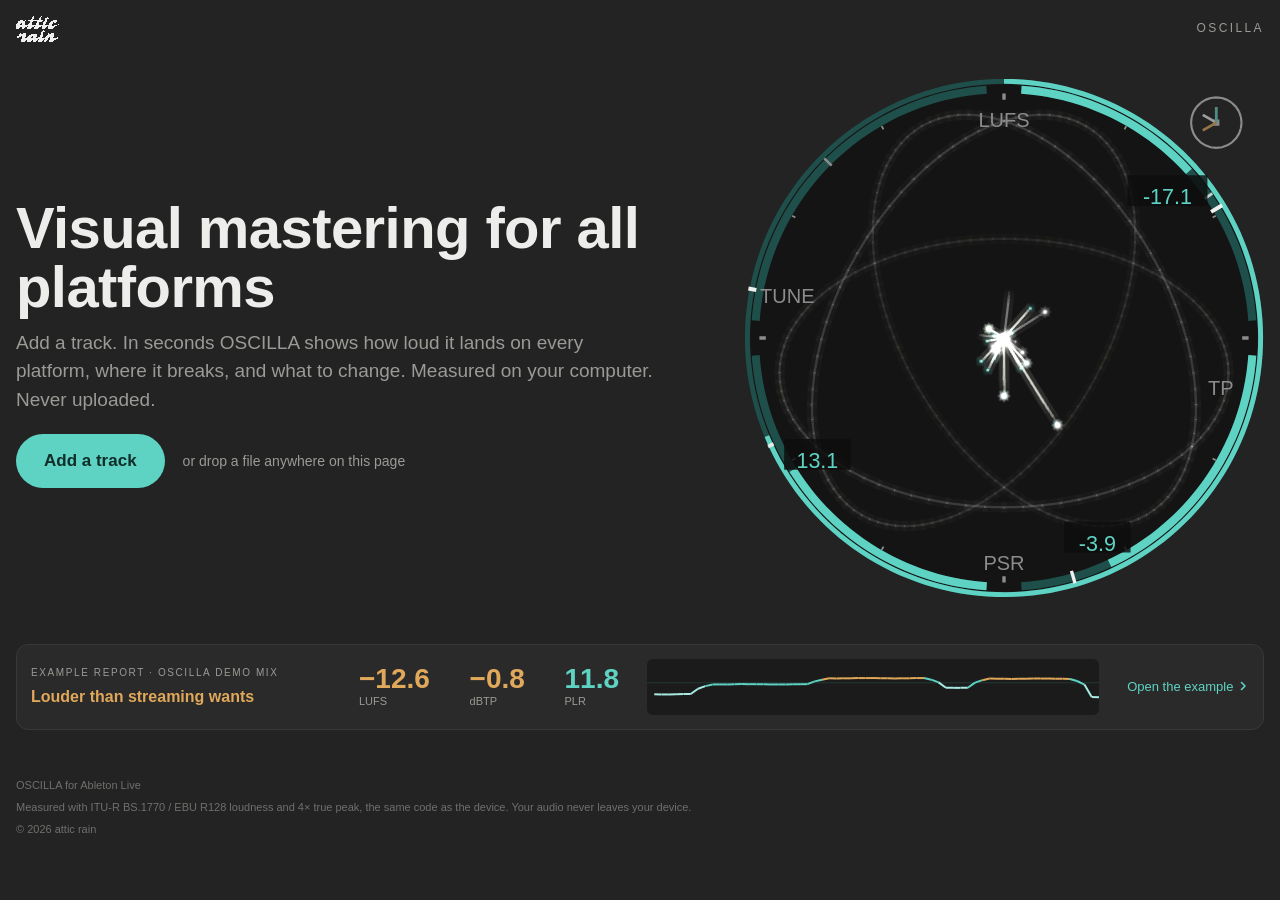
==== index.html @ 7132b155 "OSCILLA web page: visual mastering for all platforms The page measures a track on the visitor's own " ====
<!doctype html>
<html lang="en">
<!-- © 2026 attic rain. All rights reserved. OSCILLA and its code may not be copied, modified or reused without written permission. -->
<head>
<meta charset="utf-8">
<meta name="viewport" content="width=device-width, initial-scale=1, viewport-fit=cover">
<title>OSCILLA · Visual mastering for all platforms</title>
<meta name="description" content="Add a track. OSCILLA shows how loud it lands on every platform, where it breaks, and what to change. Measured on your device. Never uploaded.">
<meta name="theme-color" content="#232323">
<link rel="icon" href="img/icon.svg" type="image/svg+xml">
<link rel="stylesheet" href="app.css">
</head>
<body>
<header class="bar">
  <a class="brand" href="./" aria-label="OSCILLA home"><img src="img/logo.svg" alt="attic rain" class="logo"></a>
  <span class="prod">OSCILLA</span>
  <button id="newBtn" class="ghost" hidden>New track</button>
</header>

<main id="landing">
  <section class="hero">
    <div class="circle"><canvas id="hero" role="img" aria-label="OSCILLA's circle showing BLOOM, BURST and NURBS in turn"></canvas></div>
    <div class="words">
      <h1>Visual mastering for all platforms</h1>
      <p class="subhead">Add a track. In seconds OSCILLA shows how loud it lands on every platform, where it breaks, and what to change. Measured on your <span id="where">phone</span>. Never uploaded.</p>
      <div class="cta">
        <button id="addBtn" class="primary">Add a track</button>
        <span class="drophint">or drop a file anywhere on this page</span>
      </div>
      <div id="progress" class="progress" hidden><div class="pbar"><i></i></div><span class="ptext">Reading the file…</span></div>
      <p id="err" class="err" hidden></p>
    </div>
  </section>
  <section class="example" id="exampleStrip" role="button" tabindex="0" aria-label="Open the example report">
    <div class="exhead"><span class="lbl">Example report · <span id="exName"></span></span><b id="exVerdict"></b></div>
    <div class="exnums" id="exNums"></div>
    <canvas id="exLine" class="exline" aria-hidden="true"></canvas>
    <span class="exopen">Open the example <svg class="ch" viewBox="0 0 12 12" aria-hidden="true"><path d="M4.5 2.5 8 6l-3.5 3.5" fill="none" stroke="currentColor" stroke-width="1.6" stroke-linecap="round" stroke-linejoin="round"/></svg></span>
  </section>
</main>

<main id="report" hidden></main>

<div id="readout" class="readout" hidden>
  <button id="roPlay" class="roplay" aria-label="Play"><svg class="ic" viewBox="0 0 24 24" aria-hidden="true"><path d="M8.5 5.6v12.8a.6.6 0 0 0 .9.5l10-6.4a.6.6 0 0 0 0-1L9.4 5.1a.6.6 0 0 0-.9.5z" fill="currentColor"/></svg></button>
  <div class="rovals" id="roVals"></div>
</div>

<div id="veil" class="veil" hidden><div>Drop to measure</div></div>
<input type="file" id="file" accept="audio/*,.wav,.wave,.aif,.aiff,.aifc,.flac,.mp3,.m4a,.mp4,.aac,.ogg,.oga,.opus" hidden>

<footer class="foot">
  <span>OSCILLA for Ableton Live</span>
  <span>Measured with ITU-R BS.1770 / EBU R128 loudness and 4× true peak, the same code as the device. Your audio never leaves your device.</span>
  <span>© 2026 attic rain</span>
</footer>

<script src="decode.js"></script>
<script src="oscilla_measure.js"></script>
<script src="oscilla_core.js"></script>
<script src="hero_loop.js"></script>
<script src="hero.js"></script>
<script src="demo_mix.js"></script>
<script src="example.js"></script>
<script src="app.js"></script>
</body>
</html>
---- app.css ----
/*! © 2026 attic rain. All rights reserved. OSCILLA and its code may not be copied, modified or reused without written permission. */:root{--bg: #232323;--panel: #1b1b1b;--card: #2a2a2a;--line: #383838;--ink: #ededeb;--mid: #9a9a96;--dim: #6f6f6c;--z1: #a8ebe2;--z2: #5fd3c3;--z3: #e0a85a;--z4: #c47a1e;--wv: #4a4a4a;--amberbg: #2c241a;--amberline: #5a3e1f;--font: Helvetica, "Helvetica Neue", Arial, sans-serif;--safe-b: env(safe-area-inset-bottom, 0px);color-scheme:dark}:root[data-theme=light]{--bg: #f4f4f2;--panel: #ffffff;--card: #ebebe8;--line: #d6d6d2;--ink: #161616;--mid: #5d5d5a;--dim: #8a8a86;--z1: #3f9e92;--z2: #1f8a7d;--z3: #b8741a;--z4: #8a4f0c;--wv: #c9c9c5;--amberbg: #fbf0e2;--amberline: #e6c79d;color-scheme:light}*{box-sizing:border-box}html{-webkit-text-size-adjust:100%}body{margin:0;background:var(--bg);color:var(--ink);font:15px/1.45 var(--font);font-variant-numeric:tabular-nums;overflow-x:hidden}button{font:inherit;color:inherit;cursor:pointer;-webkit-tap-highlight-color:transparent}[hidden]{display:none!important}.z1{color:var(--z1)}.z2{color:var(--z2)}.z3{color:var(--z3)}.z4{color:var(--z4)}.z0{color:var(--mid)}.ic{width:42%;height:42%;display:block;margin:auto}.ch{width:12px;height:12px;display:inline-block;vertical-align:-1px}.pact .ic{width:14px;height:14px;display:inline-block;vertical-align:-2px;margin:0}.play,.roplay{display:flex;align-items:center;justify-content:center;padding:0}.pcard>button .k,.slist .k{display:flex;align-items:center}.bar{display:flex;align-items:center;gap:12px;padding:16px;max-width:1280px;margin:0 auto}.brand{display:block;line-height:0}.logo{height:26px;width:auto;display:block}:root[data-theme=light] .logo{filter:invert(1)}.prod{font-size:12px;letter-spacing:.2em;color:var(--mid);margin-left:auto}.ghost{border:1px solid var(--line);background:transparent;border-radius:18px;padding:0 14px;height:36px;font-size:13px}#landing{max-width:1280px;margin:0 auto;padding:0 16px 24px}.hero{display:flex;flex-direction:column;align-items:stretch;gap:8px}.circle{display:flex;justify-content:center}#hero{width:min(86vw,360px);aspect-ratio:1;display:block}.words h1{font-size:32px;line-height:1.08;letter-spacing:-.01em;margin:10px 0 12px;font-weight:700}.subhead{font-size:16px;line-height:1.5;color:var(--mid);margin:0 0 20px;max-width:34em}.cta{display:flex;flex-direction:column;gap:10px}.primary{height:54px;border-radius:27px;border:0;background:var(--z2);color:#0f2e2a;font-size:17px;font-weight:700;padding:0 28px}.primary:active{transform:scale(.98)}.drophint{display:none;font-size:14px;color:var(--mid)}.progress{margin-top:14px;display:flex;flex-direction:column;gap:8px}.pbar{height:6px;border-radius:3px;background:var(--line);overflow:hidden}.pbar i{display:block;height:100%;width:0;background:var(--z2);transition:width .15s}.ptext{font-size:13px;color:var(--mid)}.err{color:var(--z3);font-size:14px}.example{margin-top:26px;padding:14px;border-radius:12px;background:var(--card);border:1px solid var(--line);display:flex;flex-direction:column;gap:10px;cursor:pointer}.exhead{display:flex;flex-direction:column;gap:4px}.lbl{font-size:10px;letter-spacing:.16em;text-transform:uppercase;color:var(--mid)}.exhead b{font-size:16px}.exnums{display:flex;justify-content:space-between;gap:12px}.num{display:flex;flex-direction:column}.num b{font-size:28px;line-height:1.05;font-weight:700}.num span{font-size:11px;color:var(--mid)}.exline{width:100%;height:56px;display:block;border-radius:6px;background:var(--panel)}.exopen{font-size:13px;color:var(--z2);white-space:nowrap}.veil{position:fixed;inset:0;background:#0000008c;z-index:40;display:flex;align-items:center;justify-content:center;pointer-events:none}.veil div{border:2px solid var(--z2);border-radius:18px;padding:28px 40px;font-size:20px;color:var(--z2);background:#141414b3}#report{max-width:1280px;margin:0 auto;padding:0 16px calc(96px + var(--safe-b))}.rgrid{display:flex;flex-direction:column;gap:22px}.side,.main,.sidebox{display:contents}.o1{order:1}.o2{order:2}.o3{order:3}.o4{order:4}.o5{order:5}.o6{order:6}.o7{order:7}.o8{order:8}.o9{order:9}.o10{order:10}.o11{order:11}.rgrid section{min-width:0}.rhead .lbl{display:block;margin-bottom:6px}.rname{font-size:22px;font-weight:700;margin:0 0 4px;word-break:break-word}.vt{font-size:24px;line-height:1.15;margin:4px 0;font-weight:700}.sub{color:var(--mid);margin:0;font-size:14px}.note{color:var(--dim);font-size:12px;margin:6px 0 0}.chips{display:flex;gap:8px;overflow-x:auto;padding:2px 0 6px;scrollbar-width:none;-webkit-overflow-scrolling:touch}.chips::-webkit-scrollbar{display:none}.chip{flex-shrink:0;height:36px;padding:0 14px;border-radius:18px;border:1px solid var(--line);background:transparent;font-size:13px;white-space:nowrap;display:inline-flex;align-items:center;gap:6px}.chip i{width:8px;height:8px;border-radius:4px;background:var(--mid)}.chip i.z2{background:var(--z2)}.chip i.z3{background:var(--z3)}.chip i.z4{background:var(--z4)}.chip.on{background:var(--z2);color:#0f2e2a;border-color:var(--z2);font-weight:700}.chip.on i{background:#0f2e2a}.nums{display:flex;justify-content:space-between;gap:12px}.listen{padding:12px;border-radius:12px;background:var(--card);display:flex;flex-direction:column;gap:10px}.lrow{display:flex;align-items:center;gap:12px}.play{width:48px;height:48px;border-radius:24px;border:0;background:var(--z2);color:#0f2e2a;font-size:17px;flex-shrink:0}.ab{display:flex;flex:1;border:1px solid var(--line);border-radius:8px;overflow:hidden}.ab button{flex:1;min-height:44px;border:0;background:transparent;font-size:13px;padding:6px}.ab button.on{background:var(--line);font-weight:700}.lnote{font-size:12px;color:var(--mid);margin:0}.ppos{height:4px;border-radius:2px;background:var(--line);position:relative;overflow:hidden}.ppos i{position:absolute;left:0;top:0;bottom:0;width:0;background:var(--z2)}h2.h{font-size:11px;letter-spacing:.18em;text-transform:uppercase;color:var(--mid);margin:0 0 10px;font-weight:400;display:flex;justify-content:space-between;align-items:baseline;gap:10px}h2.h small{letter-spacing:0;text-transform:none;font-size:12px;color:var(--dim)}.crumb{display:flex;gap:6px;align-items:center;font-size:12px;color:var(--mid);margin-bottom:8px}.crumb button{border:0;border-radius:6px;background:var(--card);padding:6px 10px;font-size:12px;min-height:32px}.crumb .cur{background:var(--amberline);color:#f8d3a4}.secstrip{display:flex;height:30px;gap:2px;margin-bottom:4px}.secstrip button{border:0;padding:0 6px;font-size:11px;text-align:left;overflow:hidden;white-space:nowrap;text-overflow:ellipsis;color:var(--ink);min-width:0}.tlwrap{position:relative}#tl{width:100%;height:190px;display:block;border-radius:6px;background:var(--panel);touch-action:none;cursor:crosshair}.ruler{display:flex;justify-content:space-between;font-size:10px;color:var(--dim);margin-top:4px}.layers{display:flex;gap:6px;overflow-x:auto;margin-top:8px;scrollbar-width:none}.layers .chip{height:32px;font-size:12px}.plist{display:flex;flex-direction:column;gap:8px}.pcard{border-radius:8px;background:var(--amberbg);border:1px solid var(--amberline)}.pcard.s0{background:var(--card);border-color:var(--line)}.pcard>button{width:100%;text-align:left;background:transparent;border:0;padding:12px;display:flex;justify-content:space-between;gap:10px;min-height:44px}.pcard .pt{font-weight:700}.pcard.s1 .pt{color:var(--z3)}.pcard.s2 .pt{color:var(--z4)}:root:not([data-theme=light]) .pcard.s2 .pt{color:#e8933a}.pbody{padding:0 12px 12px;display:flex;flex-direction:column;gap:10px;font-size:14px}.pbody .lbl{color:#c9b08c}:root[data-theme=light] .pbody .lbl{color:#8a6a3a}.pact{display:flex;gap:8px;flex-wrap:wrap}.pact button{min-height:40px;padding:0 12px;border-radius:8px;border:1px solid var(--amberline);background:transparent;font-size:13px}.ok{color:var(--z2);margin:0}.fixed{color:var(--z2);text-decoration:line-through;font-size:13px;margin:0}.slist{border-radius:8px;background:var(--card);overflow:hidden}.slist button{display:grid;grid-template-columns:minmax(0,1.6fr) .7fr .9fr .7fr 14px;gap:8px;width:100%;border:0;border-bottom:1px solid var(--line);background:transparent;padding:12px;text-align:left;min-height:44px;font-size:14px}.slist button:last-child{border-bottom:0}.slist .k{color:var(--mid)}.svgbox svg{width:100%;height:auto;display:block}.svgbox .gr{stroke:var(--line);stroke-width:1}.svgbox .tl{fill:var(--mid);font-size:11px}.svgbox .ln{fill:none;stroke-width:2;stroke-linejoin:round}.svgbox .ln.z2{stroke:var(--z2)}.svgbox .ln.z3{stroke:var(--z3)}.svgbox .tg{stroke:var(--ink);stroke-width:1.5;stroke-dasharray:3 2}.svgbox rect.z1{fill:var(--z1)}.svgbox rect.z2{fill:var(--z2)}.svgbox rect.z3{fill:var(--z3)}.svgbox rect.z4{fill:var(--z4)}.legend{font-size:12px;color:var(--mid);margin:6px 0 0}.legend i{display:inline-block;width:14px;height:2px;vertical-align:middle;margin:0 4px 0 8px}details{border-radius:8px;background:var(--card)}details>summary{list-style:none;padding:14px 12px;min-height:44px;display:flex;justify-content:space-between;cursor:pointer}details>summary::-webkit-details-marker{display:none}details>summary:after{content:"";width:7px;height:7px;margin:5px 4px 0 0;border-right:1.6px solid var(--mid);border-bottom:1.6px solid var(--mid);transform:rotate(45deg);flex-shrink:0}details[open]>summary:after{transform:rotate(-135deg);margin-top:9px}details .dbody{padding:0 12px 12px;overflow-x:auto}table{border-collapse:collapse;width:100%;font-size:13px}th,td{text-align:left;padding:8px 6px;border-bottom:1px solid var(--line);vertical-align:top}th{font-weight:400;color:var(--mid)}.share{display:flex;gap:8px;flex-wrap:wrap}.share button{min-height:44px;padding:0 16px;border-radius:22px;border:1px solid var(--line);background:transparent;font-size:14px}.readout{position:fixed;left:0;right:0;bottom:0;z-index:30;background:var(--card);border-top:1px solid var(--line);padding:10px 16px calc(12px + var(--safe-b));display:flex;align-items:center;gap:12px}.roplay{width:44px;height:44px;border-radius:22px;border:0;background:var(--z2);color:#0f2e2a;flex-shrink:0;font-size:15px}.rovals{display:flex;flex-wrap:wrap;gap:2px 14px;font-size:13px;min-width:0}.rovals .w{color:var(--mid);width:100%}.foot{max-width:1280px;margin:0 auto;padding:24px 16px 40px;display:flex;flex-direction:column;gap:6px;font-size:11px;color:var(--dim)}#report:not([hidden])~.foot{padding-bottom:calc(110px + var(--safe-b))}.toast{position:fixed;left:50%;bottom:calc(90px + var(--safe-b));transform:translate(-50%);background:var(--ink);color:var(--bg);padding:10px 16px;border-radius:20px;font-size:13px;z-index:50}@media(min-width:700px){.words h1{font-size:40px}.cta{flex-direction:row;align-items:center;gap:18px}.rgrid{display:grid;grid-template-columns:minmax(0,1fr) minmax(0,1fr);gap:22px 24px;align-items:start}.rgrid .wide{grid-column:1 / -1}#tl{height:260px}}html.fine .drophint{display:inline}@media(min-width:1100px){.hero{flex-direction:row-reverse;align-items:center;gap:48px;min-height:560px}.circle{flex:0 0 auto}#hero{width:520px}.words{flex:1}.words h1{font-size:58px;line-height:1.03;max-width:11em}.subhead{font-size:19px}.example{flex-direction:row;align-items:center;gap:28px}.example .exhead{width:300px}.example .exnums{width:260px}.example .exline{flex:1}.rgrid{grid-template-columns:minmax(0,1fr) 400px;gap:22px 32px}.main{display:grid;grid-template-columns:minmax(0,1fr) minmax(0,1fr);gap:26px;grid-column:1;grid-row:1;min-width:0;align-content:start}.main .o5,.main .o7{grid-column:1 / -1}.side{display:block;grid-column:2;grid-row:1}.sidebox{position:sticky;top:16px;display:flex;flex-direction:column;gap:22px}.rgrid>.wide{grid-column:1 / -1}#tl{height:340px}.readout{display:none!important}.dock{display:flex!important}}.dock{display:none;gap:20px;flex-wrap:wrap;padding:10px 12px;border-radius:6px;background:var(--card);font-size:13px;margin-top:8px}@media print{:root{--bg: #fff;--panel: #fff;--card: #f4f4f4;--line: #ccc;--ink: #000;--mid: #333;--dim: #555;--z1: #3f9e92;--z2: #1f8a7d;--z3: #b8741a;--z4: #8a4f0c;--amberbg: #fff;--amberline: #e6c79d;color-scheme:light}.bar button,.readout,.listen,.share,.layers,.veil,#landing,.crumb,.pact{display:none!important}.logo{filter:invert(1)}details>.dbody{display:block!important}.sidebox{position:static}section{break-inside:avoid}}
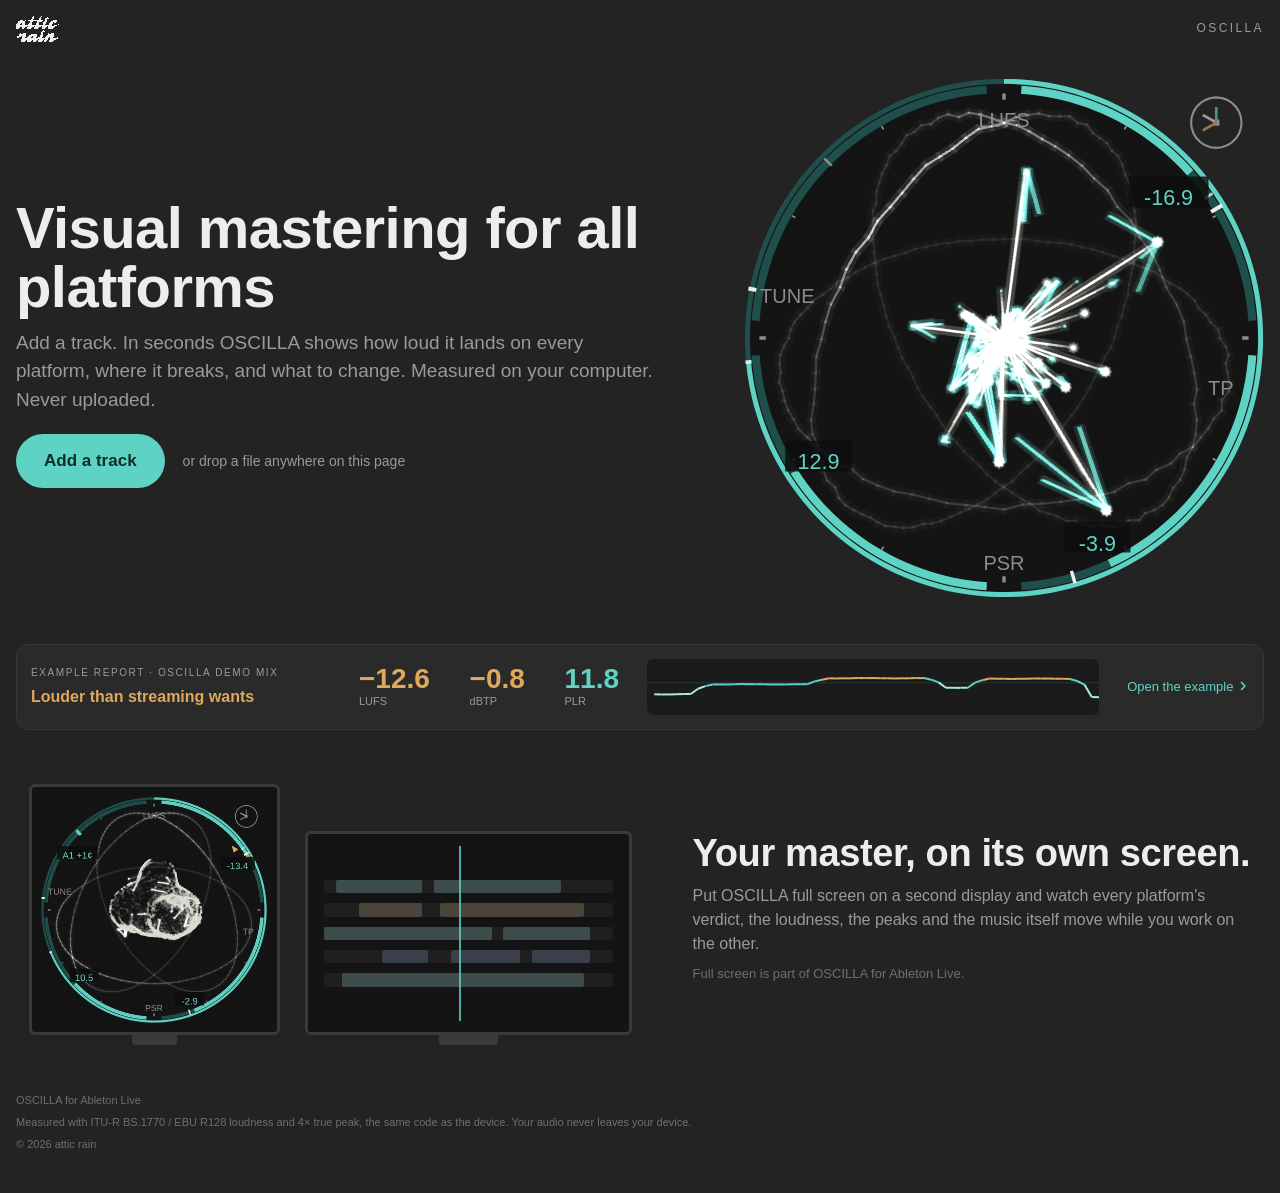
==== commit d6680141: "Second-screen section; keep the CNAME in the site build Adds 'Your master, on its own screen' with a" ====
--- a/index.html
+++ b/index.html
@@ -37,6 +37,17 @@
     <canvas id="exLine" class="exline" aria-hidden="true"></canvas>
     <span class="exopen">Open the example <svg class="ch" viewBox="0 0 12 12" aria-hidden="true"><path d="M4.5 2.5 8 6l-3.5 3.5" fill="none" stroke="currentColor" stroke-width="1.6" stroke-linecap="round" stroke-linejoin="round"/></svg></span>
   </section>
+  <section class="studio" aria-labelledby="studioH">
+    <div class="screens" aria-hidden="true">
+      <div class="mon one"><div class="glass"><img src="img/screen_circle.jpg" alt="" width="440" height="440" loading="lazy"></div><i class="stand"></i></div>
+      <div class="mon two"><div class="glass daw"><span class="trk"><b style="left:4%;width:30%"></b><b style="left:38%;width:44%"></b></span><span class="trk"><b style="left:12%;width:22%"></b><b style="left:40%;width:50%"></b></span><span class="trk"><b style="left:0;width:58%"></b><b style="left:62%;width:30%"></b></span><span class="trk"><b style="left:20%;width:16%"></b><b style="left:44%;width:24%"></b><b style="left:72%;width:20%"></b></span><span class="trk"><b style="left:6%;width:84%"></b></span><i class="ph"></i></div><i class="stand"></i></div>
+    </div>
+    <div class="studiotext">
+      <h2 id="studioH">Your master, on its own screen.</h2>
+      <p>Put OSCILLA full screen on a second display and watch every platform's verdict, the loudness, the peaks and the music itself move while you work on the other.</p>
+      <p class="small">Full screen is part of OSCILLA for Ableton Live.</p>
+    </div>
+  </section>
 </main>
 
 <main id="report" hidden></main>
--- a/app.css
+++ b/app.css
@@ -1 +1 @@
-/*! © 2026 attic rain. All rights reserved. OSCILLA and its code may not be copied, modified or reused without written permission. */:root{--bg: #232323;--panel: #1b1b1b;--card: #2a2a2a;--line: #383838;--ink: #ededeb;--mid: #9a9a96;--dim: #6f6f6c;--z1: #a8ebe2;--z2: #5fd3c3;--z3: #e0a85a;--z4: #c47a1e;--wv: #4a4a4a;--amberbg: #2c241a;--amberline: #5a3e1f;--font: Helvetica, "Helvetica Neue", Arial, sans-serif;--safe-b: env(safe-area-inset-bottom, 0px);color-scheme:dark}:root[data-theme=light]{--bg: #f4f4f2;--panel: #ffffff;--card: #ebebe8;--line: #d6d6d2;--ink: #161616;--mid: #5d5d5a;--dim: #8a8a86;--z1: #3f9e92;--z2: #1f8a7d;--z3: #b8741a;--z4: #8a4f0c;--wv: #c9c9c5;--amberbg: #fbf0e2;--amberline: #e6c79d;color-scheme:light}*{box-sizing:border-box}html{-webkit-text-size-adjust:100%}body{margin:0;background:var(--bg);color:var(--ink);font:15px/1.45 var(--font);font-variant-numeric:tabular-nums;overflow-x:hidden}button{font:inherit;color:inherit;cursor:pointer;-webkit-tap-highlight-color:transparent}[hidden]{display:none!important}.z1{color:var(--z1)}.z2{color:var(--z2)}.z3{color:var(--z3)}.z4{color:var(--z4)}.z0{color:var(--mid)}.ic{width:42%;height:42%;display:block;margin:auto}.ch{width:12px;height:12px;display:inline-block;vertical-align:-1px}.pact .ic{width:14px;height:14px;display:inline-block;vertical-align:-2px;margin:0}.play,.roplay{display:flex;align-items:center;justify-content:center;padding:0}.pcard>button .k,.slist .k{display:flex;align-items:center}.bar{display:flex;align-items:center;gap:12px;padding:16px;max-width:1280px;margin:0 auto}.brand{display:block;line-height:0}.logo{height:26px;width:auto;display:block}:root[data-theme=light] .logo{filter:invert(1)}.prod{font-size:12px;letter-spacing:.2em;color:var(--mid);margin-left:auto}.ghost{border:1px solid var(--line);background:transparent;border-radius:18px;padding:0 14px;height:36px;font-size:13px}#landing{max-width:1280px;margin:0 auto;padding:0 16px 24px}.hero{display:flex;flex-direction:column;align-items:stretch;gap:8px}.circle{display:flex;justify-content:center}#hero{width:min(86vw,360px);aspect-ratio:1;display:block}.words h1{font-size:32px;line-height:1.08;letter-spacing:-.01em;margin:10px 0 12px;font-weight:700}.subhead{font-size:16px;line-height:1.5;color:var(--mid);margin:0 0 20px;max-width:34em}.cta{display:flex;flex-direction:column;gap:10px}.primary{height:54px;border-radius:27px;border:0;background:var(--z2);color:#0f2e2a;font-size:17px;font-weight:700;padding:0 28px}.primary:active{transform:scale(.98)}.drophint{display:none;font-size:14px;color:var(--mid)}.progress{margin-top:14px;display:flex;flex-direction:column;gap:8px}.pbar{height:6px;border-radius:3px;background:var(--line);overflow:hidden}.pbar i{display:block;height:100%;width:0;background:var(--z2);transition:width .15s}.ptext{font-size:13px;color:var(--mid)}.err{color:var(--z3);font-size:14px}.example{margin-top:26px;padding:14px;border-radius:12px;background:var(--card);border:1px solid var(--line);display:flex;flex-direction:column;gap:10px;cursor:pointer}.exhead{display:flex;flex-direction:column;gap:4px}.lbl{font-size:10px;letter-spacing:.16em;text-transform:uppercase;color:var(--mid)}.exhead b{font-size:16px}.exnums{display:flex;justify-content:space-between;gap:12px}.num{display:flex;flex-direction:column}.num b{font-size:28px;line-height:1.05;font-weight:700}.num span{font-size:11px;color:var(--mid)}.exline{width:100%;height:56px;display:block;border-radius:6px;background:var(--panel)}.exopen{font-size:13px;color:var(--z2);white-space:nowrap}.veil{position:fixed;inset:0;background:#0000008c;z-index:40;display:flex;align-items:center;justify-content:center;pointer-events:none}.veil div{border:2px solid var(--z2);border-radius:18px;padding:28px 40px;font-size:20px;color:var(--z2);background:#141414b3}#report{max-width:1280px;margin:0 auto;padding:0 16px calc(96px + var(--safe-b))}.rgrid{display:flex;flex-direction:column;gap:22px}.side,.main,.sidebox{display:contents}.o1{order:1}.o2{order:2}.o3{order:3}.o4{order:4}.o5{order:5}.o6{order:6}.o7{order:7}.o8{order:8}.o9{order:9}.o10{order:10}.o11{order:11}.rgrid section{min-width:0}.rhead .lbl{display:block;margin-bottom:6px}.rname{font-size:22px;font-weight:700;margin:0 0 4px;word-break:break-word}.vt{font-size:24px;line-height:1.15;margin:4px 0;font-weight:700}.sub{color:var(--mid);margin:0;font-size:14px}.note{color:var(--dim);font-size:12px;margin:6px 0 0}.chips{display:flex;gap:8px;overflow-x:auto;padding:2px 0 6px;scrollbar-width:none;-webkit-overflow-scrolling:touch}.chips::-webkit-scrollbar{display:none}.chip{flex-shrink:0;height:36px;padding:0 14px;border-radius:18px;border:1px solid var(--line);background:transparent;font-size:13px;white-space:nowrap;display:inline-flex;align-items:center;gap:6px}.chip i{width:8px;height:8px;border-radius:4px;background:var(--mid)}.chip i.z2{background:var(--z2)}.chip i.z3{background:var(--z3)}.chip i.z4{background:var(--z4)}.chip.on{background:var(--z2);color:#0f2e2a;border-color:var(--z2);font-weight:700}.chip.on i{background:#0f2e2a}.nums{display:flex;justify-content:space-between;gap:12px}.listen{padding:12px;border-radius:12px;background:var(--card);display:flex;flex-direction:column;gap:10px}.lrow{display:flex;align-items:center;gap:12px}.play{width:48px;height:48px;border-radius:24px;border:0;background:var(--z2);color:#0f2e2a;font-size:17px;flex-shrink:0}.ab{display:flex;flex:1;border:1px solid var(--line);border-radius:8px;overflow:hidden}.ab button{flex:1;min-height:44px;border:0;background:transparent;font-size:13px;padding:6px}.ab button.on{background:var(--line);font-weight:700}.lnote{font-size:12px;color:var(--mid);margin:0}.ppos{height:4px;border-radius:2px;background:var(--line);position:relative;overflow:hidden}.ppos i{position:absolute;left:0;top:0;bottom:0;width:0;background:var(--z2)}h2.h{font-size:11px;letter-spacing:.18em;text-transform:uppercase;color:var(--mid);margin:0 0 10px;font-weight:400;display:flex;justify-content:space-between;align-items:baseline;gap:10px}h2.h small{letter-spacing:0;text-transform:none;font-size:12px;color:var(--dim)}.crumb{display:flex;gap:6px;align-items:center;font-size:12px;color:var(--mid);margin-bottom:8px}.crumb button{border:0;border-radius:6px;background:var(--card);padding:6px 10px;font-size:12px;min-height:32px}.crumb .cur{background:var(--amberline);color:#f8d3a4}.secstrip{display:flex;height:30px;gap:2px;margin-bottom:4px}.secstrip button{border:0;padding:0 6px;font-size:11px;text-align:left;overflow:hidden;white-space:nowrap;text-overflow:ellipsis;color:var(--ink);min-width:0}.tlwrap{position:relative}#tl{width:100%;height:190px;display:block;border-radius:6px;background:var(--panel);touch-action:none;cursor:crosshair}.ruler{display:flex;justify-content:space-between;font-size:10px;color:var(--dim);margin-top:4px}.layers{display:flex;gap:6px;overflow-x:auto;margin-top:8px;scrollbar-width:none}.layers .chip{height:32px;font-size:12px}.plist{display:flex;flex-direction:column;gap:8px}.pcard{border-radius:8px;background:var(--amberbg);border:1px solid var(--amberline)}.pcard.s0{background:var(--card);border-color:var(--line)}.pcard>button{width:100%;text-align:left;background:transparent;border:0;padding:12px;display:flex;justify-content:space-between;gap:10px;min-height:44px}.pcard .pt{font-weight:700}.pcard.s1 .pt{color:var(--z3)}.pcard.s2 .pt{color:var(--z4)}:root:not([data-theme=light]) .pcard.s2 .pt{color:#e8933a}.pbody{padding:0 12px 12px;display:flex;flex-direction:column;gap:10px;font-size:14px}.pbody .lbl{color:#c9b08c}:root[data-theme=light] .pbody .lbl{color:#8a6a3a}.pact{display:flex;gap:8px;flex-wrap:wrap}.pact button{min-height:40px;padding:0 12px;border-radius:8px;border:1px solid var(--amberline);background:transparent;font-size:13px}.ok{color:var(--z2);margin:0}.fixed{color:var(--z2);text-decoration:line-through;font-size:13px;margin:0}.slist{border-radius:8px;background:var(--card);overflow:hidden}.slist button{display:grid;grid-template-columns:minmax(0,1.6fr) .7fr .9fr .7fr 14px;gap:8px;width:100%;border:0;border-bottom:1px solid var(--line);background:transparent;padding:12px;text-align:left;min-height:44px;font-size:14px}.slist button:last-child{border-bottom:0}.slist .k{color:var(--mid)}.svgbox svg{width:100%;height:auto;display:block}.svgbox .gr{stroke:var(--line);stroke-width:1}.svgbox .tl{fill:var(--mid);font-size:11px}.svgbox .ln{fill:none;stroke-width:2;stroke-linejoin:round}.svgbox .ln.z2{stroke:var(--z2)}.svgbox .ln.z3{stroke:var(--z3)}.svgbox .tg{stroke:var(--ink);stroke-width:1.5;stroke-dasharray:3 2}.svgbox rect.z1{fill:var(--z1)}.svgbox rect.z2{fill:var(--z2)}.svgbox rect.z3{fill:var(--z3)}.svgbox rect.z4{fill:var(--z4)}.legend{font-size:12px;color:var(--mid);margin:6px 0 0}.legend i{display:inline-block;width:14px;height:2px;vertical-align:middle;margin:0 4px 0 8px}details{border-radius:8px;background:var(--card)}details>summary{list-style:none;padding:14px 12px;min-height:44px;display:flex;justify-content:space-between;cursor:pointer}details>summary::-webkit-details-marker{display:none}details>summary:after{content:"";width:7px;height:7px;margin:5px 4px 0 0;border-right:1.6px solid var(--mid);border-bottom:1.6px solid var(--mid);transform:rotate(45deg);flex-shrink:0}details[open]>summary:after{transform:rotate(-135deg);margin-top:9px}details .dbody{padding:0 12px 12px;overflow-x:auto}table{border-collapse:collapse;width:100%;font-size:13px}th,td{text-align:left;padding:8px 6px;border-bottom:1px solid var(--line);vertical-align:top}th{font-weight:400;color:var(--mid)}.share{display:flex;gap:8px;flex-wrap:wrap}.share button{min-height:44px;padding:0 16px;border-radius:22px;border:1px solid var(--line);background:transparent;font-size:14px}.readout{position:fixed;left:0;right:0;bottom:0;z-index:30;background:var(--card);border-top:1px solid var(--line);padding:10px 16px calc(12px + var(--safe-b));display:flex;align-items:center;gap:12px}.roplay{width:44px;height:44px;border-radius:22px;border:0;background:var(--z2);color:#0f2e2a;flex-shrink:0;font-size:15px}.rovals{display:flex;flex-wrap:wrap;gap:2px 14px;font-size:13px;min-width:0}.rovals .w{color:var(--mid);width:100%}.foot{max-width:1280px;margin:0 auto;padding:24px 16px 40px;display:flex;flex-direction:column;gap:6px;font-size:11px;color:var(--dim)}#report:not([hidden])~.foot{padding-bottom:calc(110px + var(--safe-b))}.toast{position:fixed;left:50%;bottom:calc(90px + var(--safe-b));transform:translate(-50%);background:var(--ink);color:var(--bg);padding:10px 16px;border-radius:20px;font-size:13px;z-index:50}@media(min-width:700px){.words h1{font-size:40px}.cta{flex-direction:row;align-items:center;gap:18px}.rgrid{display:grid;grid-template-columns:minmax(0,1fr) minmax(0,1fr);gap:22px 24px;align-items:start}.rgrid .wide{grid-column:1 / -1}#tl{height:260px}}html.fine .drophint{display:inline}@media(min-width:1100px){.hero{flex-direction:row-reverse;align-items:center;gap:48px;min-height:560px}.circle{flex:0 0 auto}#hero{width:520px}.words{flex:1}.words h1{font-size:58px;line-height:1.03;max-width:11em}.subhead{font-size:19px}.example{flex-direction:row;align-items:center;gap:28px}.example .exhead{width:300px}.example .exnums{width:260px}.example .exline{flex:1}.rgrid{grid-template-columns:minmax(0,1fr) 400px;gap:22px 32px}.main{display:grid;grid-template-columns:minmax(0,1fr) minmax(0,1fr);gap:26px;grid-column:1;grid-row:1;min-width:0;align-content:start}.main .o5,.main .o7{grid-column:1 / -1}.side{display:block;grid-column:2;grid-row:1}.sidebox{position:sticky;top:16px;display:flex;flex-direction:column;gap:22px}.rgrid>.wide{grid-column:1 / -1}#tl{height:340px}.readout{display:none!important}.dock{display:flex!important}}.dock{display:none;gap:20px;flex-wrap:wrap;padding:10px 12px;border-radius:6px;background:var(--card);font-size:13px;margin-top:8px}@media print{:root{--bg: #fff;--panel: #fff;--card: #f4f4f4;--line: #ccc;--ink: #000;--mid: #333;--dim: #555;--z1: #3f9e92;--z2: #1f8a7d;--z3: #b8741a;--z4: #8a4f0c;--amberbg: #fff;--amberline: #e6c79d;color-scheme:light}.bar button,.readout,.listen,.share,.layers,.veil,#landing,.crumb,.pact{display:none!important}.logo{filter:invert(1)}details>.dbody{display:block!important}.sidebox{position:static}section{break-inside:avoid}}
+/*! © 2026 attic rain. All rights reserved. OSCILLA and its code may not be copied, modified or reused without written permission. */:root{--bg: #232323;--panel: #1b1b1b;--card: #2a2a2a;--line: #383838;--ink: #ededeb;--mid: #9a9a96;--dim: #6f6f6c;--z1: #a8ebe2;--z2: #5fd3c3;--z3: #e0a85a;--z4: #c47a1e;--wv: #4a4a4a;--amberbg: #2c241a;--amberline: #5a3e1f;--font: Helvetica, "Helvetica Neue", Arial, sans-serif;--safe-b: env(safe-area-inset-bottom, 0px);color-scheme:dark}:root[data-theme=light]{--bg: #f4f4f2;--panel: #ffffff;--card: #ebebe8;--line: #d6d6d2;--ink: #161616;--mid: #5d5d5a;--dim: #8a8a86;--z1: #3f9e92;--z2: #1f8a7d;--z3: #b8741a;--z4: #8a4f0c;--wv: #c9c9c5;--amberbg: #fbf0e2;--amberline: #e6c79d;color-scheme:light}*{box-sizing:border-box}html{-webkit-text-size-adjust:100%}body{margin:0;background:var(--bg);color:var(--ink);font:15px/1.45 var(--font);font-variant-numeric:tabular-nums;overflow-x:hidden}button{font:inherit;color:inherit;cursor:pointer;-webkit-tap-highlight-color:transparent}[hidden]{display:none!important}.z1{color:var(--z1)}.z2{color:var(--z2)}.z3{color:var(--z3)}.z4{color:var(--z4)}.z0{color:var(--mid)}.ic{width:42%;height:42%;display:block;margin:auto}.ch{width:12px;height:12px;display:inline-block;vertical-align:-1px}.pact .ic{width:14px;height:14px;display:inline-block;vertical-align:-2px;margin:0}.play,.roplay{display:flex;align-items:center;justify-content:center;padding:0}.pcard>button .k,.slist .k{display:flex;align-items:center}.bar{display:flex;align-items:center;gap:12px;padding:16px;max-width:1280px;margin:0 auto}.brand{display:block;line-height:0}.logo{height:26px;width:auto;display:block}:root[data-theme=light] .logo{filter:invert(1)}.prod{font-size:12px;letter-spacing:.2em;color:var(--mid);margin-left:auto}.ghost{border:1px solid var(--line);background:transparent;border-radius:18px;padding:0 14px;height:36px;font-size:13px}#landing{max-width:1280px;margin:0 auto;padding:0 16px 24px}.hero{display:flex;flex-direction:column;align-items:stretch;gap:8px}.circle{display:flex;justify-content:center}#hero{width:min(86vw,360px);aspect-ratio:1;display:block}.words h1{font-size:32px;line-height:1.08;letter-spacing:-.01em;margin:10px 0 12px;font-weight:700}.subhead{font-size:16px;line-height:1.5;color:var(--mid);margin:0 0 20px;max-width:34em}.cta{display:flex;flex-direction:column;gap:10px}.primary{height:54px;border-radius:27px;border:0;background:var(--z2);color:#0f2e2a;font-size:17px;font-weight:700;padding:0 28px}.primary:active{transform:scale(.98)}.drophint{display:none;font-size:14px;color:var(--mid)}.progress{margin-top:14px;display:flex;flex-direction:column;gap:8px}.pbar{height:6px;border-radius:3px;background:var(--line);overflow:hidden}.pbar i{display:block;height:100%;width:0;background:var(--z2);transition:width .15s}.ptext{font-size:13px;color:var(--mid)}.err{color:var(--z3);font-size:14px}.example{margin-top:26px;padding:14px;border-radius:12px;background:var(--card);border:1px solid var(--line);display:flex;flex-direction:column;gap:10px;cursor:pointer}.exhead{display:flex;flex-direction:column;gap:4px}.lbl{font-size:10px;letter-spacing:.16em;text-transform:uppercase;color:var(--mid)}.exhead b{font-size:16px}.exnums{display:flex;justify-content:space-between;gap:12px}.num{display:flex;flex-direction:column}.num b{font-size:28px;line-height:1.05;font-weight:700}.num span{font-size:11px;color:var(--mid)}.exline{width:100%;height:56px;display:block;border-radius:6px;background:var(--panel)}.exopen{font-size:13px;color:var(--z2);white-space:nowrap}.studio{margin-top:34px;display:flex;flex-direction:column;gap:18px}.screens{display:flex;gap:4%;align-items:flex-end;justify-content:center;padding:6px 0 0}.mon{display:flex;flex-direction:column;align-items:center}.mon.one{width:40%}.mon.two{width:52%}.glass{width:100%;border:3px solid #3a3a3a;border-radius:6px;background:#141414;overflow:hidden;position:relative}.mon.one .glass{aspect-ratio:1;display:flex;align-items:center;justify-content:center}.mon.one img{width:92%;height:auto;display:block}.stand{display:block;width:18%;height:10px;background:#3a3a3a;border-radius:0 0 4px 4px}.daw{aspect-ratio:16 / 10;display:flex;flex-direction:column;justify-content:center;gap:7%;padding:8% 5%}.trk{position:relative;height:9%;min-height:6px;background:#1f1f1f;border-radius:2px}.trk b{position:absolute;top:0;bottom:0;border-radius:2px;background:#3d4d4b}.trk:nth-child(2) b{background:#4a443a}.trk:nth-child(4) b{background:#3a3f4a}.ph{position:absolute;top:6%;bottom:6%;left:47%;width:2px;background:var(--z2);opacity:.8}.studiotext h2{font-size:26px;line-height:1.12;margin:0 0 10px;letter-spacing:-.01em;text-wrap:balance}.studiotext p{color:var(--mid);margin:0 0 8px;max-width:34em;font-size:16px;line-height:1.5}.studiotext .small{font-size:13px;color:var(--dim)}:root[data-theme=light] .glass{border-color:#9a9a96}:root[data-theme=light] .stand{background:#9a9a96}.veil{position:fixed;inset:0;background:#0000008c;z-index:40;display:flex;align-items:center;justify-content:center;pointer-events:none}.veil div{border:2px solid var(--z2);border-radius:18px;padding:28px 40px;font-size:20px;color:var(--z2);background:#141414b3}#report{max-width:1280px;margin:0 auto;padding:0 16px calc(96px + var(--safe-b))}.rgrid{display:flex;flex-direction:column;gap:22px}.side,.main,.sidebox{display:contents}.o1{order:1}.o2{order:2}.o3{order:3}.o4{order:4}.o5{order:5}.o6{order:6}.o7{order:7}.o8{order:8}.o9{order:9}.o10{order:10}.o11{order:11}.rgrid section{min-width:0}.rhead .lbl{display:block;margin-bottom:6px}.rname{font-size:22px;font-weight:700;margin:0 0 4px;word-break:break-word}.vt{font-size:24px;line-height:1.15;margin:4px 0;font-weight:700}.sub{color:var(--mid);margin:0;font-size:14px}.note{color:var(--dim);font-size:12px;margin:6px 0 0}.chips{display:flex;gap:8px;overflow-x:auto;padding:2px 0 6px;scrollbar-width:none;-webkit-overflow-scrolling:touch}.chips::-webkit-scrollbar{display:none}.chip{flex-shrink:0;height:36px;padding:0 14px;border-radius:18px;border:1px solid var(--line);background:transparent;font-size:13px;white-space:nowrap;display:inline-flex;align-items:center;gap:6px}.chip i{width:8px;height:8px;border-radius:4px;background:var(--mid)}.chip i.z2{background:var(--z2)}.chip i.z3{background:var(--z3)}.chip i.z4{background:var(--z4)}.chip.on{background:var(--z2);color:#0f2e2a;border-color:var(--z2);font-weight:700}.chip.on i{background:#0f2e2a}.nums{display:flex;justify-content:space-between;gap:12px}.listen{padding:12px;border-radius:12px;background:var(--card);display:flex;flex-direction:column;gap:10px}.lrow{display:flex;align-items:center;gap:12px}.play{width:48px;height:48px;border-radius:24px;border:0;background:var(--z2);color:#0f2e2a;font-size:17px;flex-shrink:0}.ab{display:flex;flex:1;border:1px solid var(--line);border-radius:8px;overflow:hidden}.ab button{flex:1;min-height:44px;border:0;background:transparent;font-size:13px;padding:6px}.ab button.on{background:var(--line);font-weight:700}.lnote{font-size:12px;color:var(--mid);margin:0}.ppos{height:4px;border-radius:2px;background:var(--line);position:relative;overflow:hidden}.ppos i{position:absolute;left:0;top:0;bottom:0;width:0;background:var(--z2)}h2.h{font-size:11px;letter-spacing:.18em;text-transform:uppercase;color:var(--mid);margin:0 0 10px;font-weight:400;display:flex;justify-content:space-between;align-items:baseline;gap:10px}h2.h small{letter-spacing:0;text-transform:none;font-size:12px;color:var(--dim)}.crumb{display:flex;gap:6px;align-items:center;font-size:12px;color:var(--mid);margin-bottom:8px}.crumb button{border:0;border-radius:6px;background:var(--card);padding:6px 10px;font-size:12px;min-height:32px}.crumb .cur{background:var(--amberline);color:#f8d3a4}.secstrip{display:flex;height:30px;gap:2px;margin-bottom:4px}.secstrip button{border:0;padding:0 6px;font-size:11px;text-align:left;overflow:hidden;white-space:nowrap;text-overflow:ellipsis;color:var(--ink);min-width:0}.tlwrap{position:relative}#tl{width:100%;height:190px;display:block;border-radius:6px;background:var(--panel);touch-action:none;cursor:crosshair}.ruler{display:flex;justify-content:space-between;font-size:10px;color:var(--dim);margin-top:4px}.layers{display:flex;gap:6px;overflow-x:auto;margin-top:8px;scrollbar-width:none}.layers .chip{height:32px;font-size:12px}.plist{display:flex;flex-direction:column;gap:8px}.pcard{border-radius:8px;background:var(--amberbg);border:1px solid var(--amberline)}.pcard.s0{background:var(--card);border-color:var(--line)}.pcard>button{width:100%;text-align:left;background:transparent;border:0;padding:12px;display:flex;justify-content:space-between;gap:10px;min-height:44px}.pcard .pt{font-weight:700}.pcard.s1 .pt{color:var(--z3)}.pcard.s2 .pt{color:var(--z4)}:root:not([data-theme=light]) .pcard.s2 .pt{color:#e8933a}.pbody{padding:0 12px 12px;display:flex;flex-direction:column;gap:10px;font-size:14px}.pbody .lbl{color:#c9b08c}:root[data-theme=light] .pbody .lbl{color:#8a6a3a}.pact{display:flex;gap:8px;flex-wrap:wrap}.pact button{min-height:40px;padding:0 12px;border-radius:8px;border:1px solid var(--amberline);background:transparent;font-size:13px}.ok{color:var(--z2);margin:0}.fixed{color:var(--z2);text-decoration:line-through;font-size:13px;margin:0}.slist{border-radius:8px;background:var(--card);overflow:hidden}.slist button{display:grid;grid-template-columns:minmax(0,1.6fr) .7fr .9fr .7fr 14px;gap:8px;width:100%;border:0;border-bottom:1px solid var(--line);background:transparent;padding:12px;text-align:left;min-height:44px;font-size:14px}.slist button:last-child{border-bottom:0}.slist .k{color:var(--mid)}.svgbox svg{width:100%;height:auto;display:block}.svgbox .gr{stroke:var(--line);stroke-width:1}.svgbox .tl{fill:var(--mid);font-size:11px}.svgbox .ln{fill:none;stroke-width:2;stroke-linejoin:round}.svgbox .ln.z2{stroke:var(--z2)}.svgbox .ln.z3{stroke:var(--z3)}.svgbox .tg{stroke:var(--ink);stroke-width:1.5;stroke-dasharray:3 2}.svgbox rect.z1{fill:var(--z1)}.svgbox rect.z2{fill:var(--z2)}.svgbox rect.z3{fill:var(--z3)}.svgbox rect.z4{fill:var(--z4)}.legend{font-size:12px;color:var(--mid);margin:6px 0 0}.legend i{display:inline-block;width:14px;height:2px;vertical-align:middle;margin:0 4px 0 8px}details{border-radius:8px;background:var(--card)}details>summary{list-style:none;padding:14px 12px;min-height:44px;display:flex;justify-content:space-between;cursor:pointer}details>summary::-webkit-details-marker{display:none}details>summary:after{content:"";width:7px;height:7px;margin:5px 4px 0 0;border-right:1.6px solid var(--mid);border-bottom:1.6px solid var(--mid);transform:rotate(45deg);flex-shrink:0}details[open]>summary:after{transform:rotate(-135deg);margin-top:9px}details .dbody{padding:0 12px 12px;overflow-x:auto}table{border-collapse:collapse;width:100%;font-size:13px}th,td{text-align:left;padding:8px 6px;border-bottom:1px solid var(--line);vertical-align:top}th{font-weight:400;color:var(--mid)}.share{display:flex;gap:8px;flex-wrap:wrap}.share button{min-height:44px;padding:0 16px;border-radius:22px;border:1px solid var(--line);background:transparent;font-size:14px}.readout{position:fixed;left:0;right:0;bottom:0;z-index:30;background:var(--card);border-top:1px solid var(--line);padding:10px 16px calc(12px + var(--safe-b));display:flex;align-items:center;gap:12px}.roplay{width:44px;height:44px;border-radius:22px;border:0;background:var(--z2);color:#0f2e2a;flex-shrink:0;font-size:15px}.rovals{display:flex;flex-wrap:wrap;gap:2px 14px;font-size:13px;min-width:0}.rovals .w{color:var(--mid);width:100%}.foot{max-width:1280px;margin:0 auto;padding:24px 16px 40px;display:flex;flex-direction:column;gap:6px;font-size:11px;color:var(--dim)}#report:not([hidden])~.foot{padding-bottom:calc(110px + var(--safe-b))}.toast{position:fixed;left:50%;bottom:calc(90px + var(--safe-b));transform:translate(-50%);background:var(--ink);color:var(--bg);padding:10px 16px;border-radius:20px;font-size:13px;z-index:50}@media(min-width:700px){.words h1{font-size:40px}.cta{flex-direction:row;align-items:center;gap:18px}.rgrid{display:grid;grid-template-columns:minmax(0,1fr) minmax(0,1fr);gap:22px 24px;align-items:start}.rgrid .wide{grid-column:1 / -1}#tl{height:260px}}html.fine .drophint{display:inline}@media(min-width:1100px){.hero{flex-direction:row-reverse;align-items:center;gap:48px;min-height:560px}.circle{flex:0 0 auto}#hero{width:520px}.words{flex:1}.words h1{font-size:58px;line-height:1.03;max-width:11em}.subhead{font-size:19px}.example{flex-direction:row;align-items:center;gap:28px}.example .exhead{width:300px}.example .exnums{width:260px}.example .exline{flex:1}.studio{flex-direction:row;align-items:center;gap:48px;margin-top:48px}.screens{flex:1.1}.studiotext{flex:1}.studiotext h2{font-size:38px}.rgrid{grid-template-columns:minmax(0,1fr) 400px;gap:22px 32px}.main{display:grid;grid-template-columns:minmax(0,1fr) minmax(0,1fr);gap:26px;grid-column:1;grid-row:1;min-width:0;align-content:start}.main .o5,.main .o7{grid-column:1 / -1}.side{display:block;grid-column:2;grid-row:1}.sidebox{position:sticky;top:16px;display:flex;flex-direction:column;gap:22px}.rgrid>.wide{grid-column:1 / -1}#tl{height:340px}.readout{display:none!important}.dock{display:flex!important}}.dock{display:none;gap:20px;flex-wrap:wrap;padding:10px 12px;border-radius:6px;background:var(--card);font-size:13px;margin-top:8px}@media print{:root{--bg: #fff;--panel: #fff;--card: #f4f4f4;--line: #ccc;--ink: #000;--mid: #333;--dim: #555;--z1: #3f9e92;--z2: #1f8a7d;--z3: #b8741a;--z4: #8a4f0c;--amberbg: #fff;--amberline: #e6c79d;color-scheme:light}.bar button,.readout,.listen,.share,.layers,.veil,#landing,.crumb,.pact{display:none!important}.logo{filter:invert(1)}details>.dbody{display:block!important}.sidebox{position:static}section{break-inside:avoid}}
